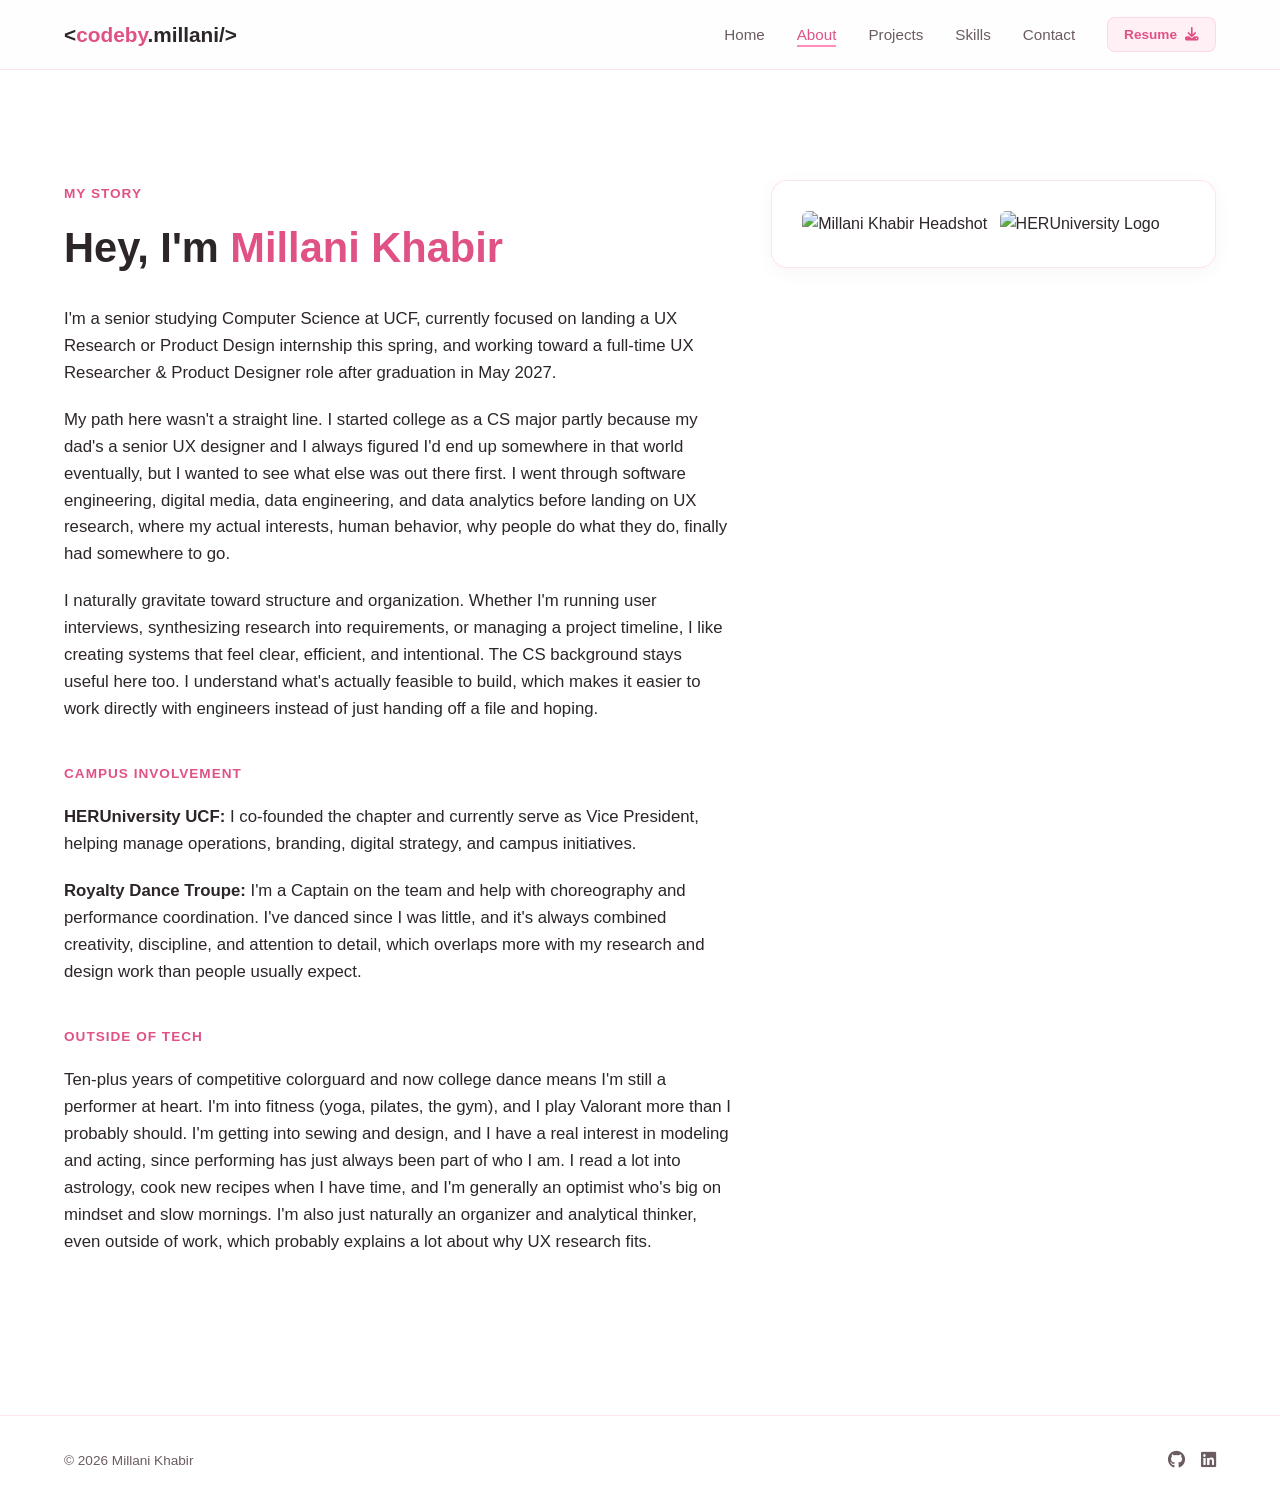
==== about.html @ 1453432c "Update personal information and links" ====
<!DOCTYPE html>
<html lang="en">
<head>
    <meta charset="UTF-8">
    <meta name="viewport" content="width=device-width, initial-scale=1.0">
    <title>About Me | Millani Khabir</title>
    <link rel="stylesheet" href="style.css">
    <link rel="stylesheet" href="https://cdnjs.cloudflare.com/ajax/libs/font-awesome/6.4.0/css/all.min.css">
</head>
<body>

    <nav class="navbar">
        <div class="nav-container">
            <a href="index.html" class="logo">&lt;<span>codeby</span>.millani/&gt;</a>
            <ul class="nav-links">
                <li><a href="index.html" class="nav-link">Home</a></li>
                <li><a href="about.html" class="nav-link">About</a></li>
                <li><a href="projects.html" class="nav-link">Projects</a></li>
                <li><a href="skills.html" class="nav-link">Skills</a></li>
                <li><a href="contact.html" class="nav-link">Contact</a></li>
                <li><a href="assets/resume.pdf" class="btn btn-nav" download="millani_khabir.pdf">Resume <i class="fa-solid fa-download"></i></a></li>
            </ul>
            <div class="hamburger"><i class="fa-solid fa-bars"></i></div>
        </div>
    </nav>

    <main class="container section page-margin animate-fade">
        <div class="about-wrapper">
            
            <div class="about-main-text">
                <span class="section-badge">My Story</span>
                <h1 class="page-title">Hey, I'm <span class="highlight">Millani Khabir</span></h1>
                
                <p>
                    I'm a senior studying Computer Science at UCF, currently focused on landing a UX Research or Product Design internship this spring, and working toward a full-time UX Researcher & Product Designer role after graduation in May 2027.
                </p>
                <p>
                    My path here wasn't a straight line. I started college as a CS major partly because my dad's a senior UX designer and I always figured I'd end up somewhere in that world eventually, but I wanted to see what else was out there first. I went through software engineering, digital media, data engineering, and data analytics before landing on UX research, where my actual interests, human behavior, why people do what they do, finally had somewhere to go.
                </p>
                <p>
                    I naturally gravitate toward structure and organization. Whether I'm running user interviews, synthesizing research into requirements, or managing a project timeline, I like creating systems that feel clear, efficient, and intentional. The CS background stays useful here too. I understand what's actually feasible to build, which makes it easier to work directly with engineers instead of just handing off a file and hoping.
                </p>

                <span class="section-badge" style="margin-top: 20px;">Campus Involvement</span>
                <p style="margin-top: 10px;">
                    <strong>HERUniversity UCF:</strong> I co-founded the chapter and currently serve as Vice President, helping manage operations, branding, digital strategy, and campus initiatives.
                </p>
                <p>
                    <strong>Royalty Dance Troupe:</strong> I'm a Captain on the team and help with choreography and performance coordination. I've danced since I was little, and it's always combined creativity, discipline, and attention to detail, which overlaps more with my research and design work than people usually expect.
                </p>

                <span class="section-badge" style="margin-top: 20px;">Outside of Tech</span>
                <p style="margin-top: 10px;">
                    Ten-plus years of competitive colorguard and now college dance means I'm still a performer at heart. I'm into fitness (yoga, pilates, the gym), and I play Valorant more than I probably should. I'm getting into sewing and design, and I have a real interest in modeling and acting, since performing has just always been part of who I am. I read a lot into astrology, cook new recipes when I have time, and I'm generally an optimist who's big on mindset and slow mornings. I'm also just naturally an organizer and analytical thinker, even outside of work, which probably explains a lot about why UX research fits.
                </p>
            </div>

            <div class="about-sidebar">
                <div class="focus-card">
                    <div style="display: flex; gap: 12px; align-items: center; justify-content: center;">
                        <img src="assets/headshot2.jpg" alt="Millani Khabir Headshot" style="width: 50%; height: auto; border-radius: 6px; object-fit: cover;">
                        <img src="assets/her_uni.jpg" alt="HERUniversity Logo" style="width: 50%; height: auto; border-radius: 6px; object-fit: cover;">
                    </div>
                </div>
            </div>

        </div>
    </main>

    <footer class="footer">
        <div class="container footer-content">
            <p>&copy; 2026 Millani Khabir</p>
            <div class="footer-socials">
                <a href="https://github.com/codebymillani" target="_blank"><i class="fa-brands fa-github"></i></a>
                <a href="https://linkedin.com/in/millanik" target="_blank"><i class="fa-brands fa-linkedin"></i></a>
            </div>
        </div>
    </footer>

    <script src="script.js"></script>
</body>
</html>
---- style.css ----
/* --- Style Configuration Variables --- */
:root {
    --primary-pink: #ff8ebb;
    --primary-hover: #ff6b9e;
    --dark-pink: #e05286;
    --light-pink-bg: #fff0f5;
    --soft-white: #ffffff;
    --text-dark: #2d2629;
    --text-muted: #6b5c62;
    --card-bg: rgba(255, 255, 255, 0.85);
    --border-color: rgba(255, 142, 187, 0.25);
    --font-stack: -apple-system, BlinkMacSystemFont, 'Segoe UI', Roboto, Helvetica, Arial, sans-serif;
    --transition-smooth: all 0.3s cubic-bezier(0.4, 0, 0.2, 1);
}

/* --- Base Formats & Typography --- */
* {
    margin: 0;
    padding: 0;
    box-sizing: border-box;
}

body {
    font-family: var(--font-stack);
    background-color: var(--soft-white);
    color: var(--text-dark);
    line-height: 1.6;
    min-height: 100vh;
    display: flex;
    flex-direction: column;
}

.hero-content {
    text-align: center;
    max-width: 820px;
    width: 100%;
}

.container {
    width: 90%;
    max-width: 1200px;
    margin: 0 auto;
}

.page-margin {
    margin-top: 100px;
    flex: 1;
}

a {
    text-decoration: none;
    color: inherit;
    transition: var(--transition-smooth);
}

/* --- Layout Buttons --- */
.btn {
    display: inline-flex;
    align-items: center;
    gap: 8px;
    padding: 10px 22px;
    border-radius: 30px;
    font-weight: 600;
    font-size: 0.95rem;
    cursor: pointer;
    transition: var(--transition-smooth);
    border: none;
}

.btn-primary {
    background-color: var(--primary-pink);
    color: white;
    box-shadow: 0 4px 15px rgba(0, 0, 0, 0.12);
}

.btn-primary:hover {
    background-color: var(--primary-hover);
    transform: translateY(-2px);
    box-shadow: 0 6px 20px rgba(0, 0, 0, 0.15);
}

.btn-secondary {
    background-color: transparent;
    color: var(--dark-pink);
    border: 2px solid var(--primary-pink);
}

.btn-secondary:hover {
    background-color: var(--light-pink-bg);
    transform: translateY(-2px);
}

/* Nav + filter + card buttons use a tighter radius than hero CTAs,
   so the full pill shape stays reserved for primary actions */
.btn-nav {
    background-color: var(--light-pink-bg);
    color: var(--dark-pink);
    border: 1px solid var(--border-color);
    padding: 6px 16px;
    font-size: 0.85rem;
    border-radius: 8px;
}

.btn-nav:hover {
    background-color: var(--primary-pink);
    color: white;
}

.btn-card {
    background-color: var(--soft-white);
    color: var(--text-dark);
    border: 1px solid var(--border-color);
    padding: 8px 16px;
    font-size: 0.85rem;
    border-radius: 8px;
}

.btn-card:hover {
    border-color: var(--primary-pink);
    color: var(--dark-pink);
    background-color: var(--light-pink-bg);
}

/* --- Responsive Navigation Structure --- */
.navbar {
    position: fixed;
    top: 0;
    left: 0;
    width: 100%;
    height: 70px;
    background-color: rgba(254, 254, 254, 0.8);
    backdrop-filter: blur(12px);
    -webkit-backdrop-filter: blur(12px);
    border-bottom: 1px solid var(--border-color);
    z-index: 1000;
}

.nav-container {
    display: flex;
    justify-content: space-between;
    align-items: center;
    height: 100%;
    width: 90%;
    max-width: 1200px;
    margin: 0 auto;
}

.logo {
    font-size: 1.3rem;
    font-weight: 700;
    color: var(--text-dark);
}

.logo span {
    color: var(--dark-pink);
}

.nav-links {
    display: flex;
    align-items: center;
    gap: 32px;
    list-style: none;
}

.nav-link {
    font-size: 0.95rem;
    font-weight: 500;
    color: var(--text-muted);
    position: relative;
    padding: 4px 0;
}

.nav-link:hover, .nav-link.active-link {
    color: var(--dark-pink);
}

.nav-link::after {
    content: '';
    position: absolute;
    bottom: 0;
    left: 0;
    width: 0;
    height: 2px;
    background-color: var(--primary-pink);
    transition: var(--transition-smooth);
}

.nav-link:hover::after, .nav-link.active-link::after {
    width: 100%;
}

.hamburger {
    display: none;
    font-size: 1.4rem;
    color: var(--text-dark);
    cursor: pointer;
}

/* --- Homepage Layout Components --- */
.hero-section {
    min-height: 90vh;
    display: flex;
    align-items: center;
    padding-top: 80px;
    overflow: hidden;
}

.hero-container {
    display: flex;
    justify-content: center;
}

.hero-content h1 {
    font-size: 3.2rem;
    line-height: 1.15;
    margin-bottom: 10px;
}

.highlight {
    color: var(--dark-pink);
    position: relative;
    display: inline-block;
}

.hero-content h2 {
    font-size: 1.8rem;
    color: var(--text-muted);
    margin-bottom: 20px;
    font-weight: 500;
    min-height: 40px;
}

.hero-subtitle {
    font-size: 1.3rem;
    color: var(--text-muted);
    margin: 0 auto 35px auto;
    max-width: 780px;
    line-height: 1.7;
}

.hero-ctas {
    display: flex;
    gap: 16px;
    justify-content: center;
}

/* --- Hero Graphics Showcase --- */
.hero-visual {
    position: relative;
    display: flex;
    justify-content: center;
    align-items: center;
    padding: 20px 0 40px;
}

.window-card {
    background: var(--card-bg);
    border: 1px solid var(--border-color);
    border-radius: 12px;
    box-shadow: 0 10px 30px rgba(0, 0, 0, 0.08);
    backdrop-filter: blur(8px);
    -webkit-backdrop-filter: blur(8px);
    position: absolute;
    z-index: 2;
    transition: var(--transition-smooth);
}

.window-card:hover {
    transform: translateY(-4px);
    box-shadow: 0 15px 35px rgba(0, 0, 0, 0.1);
}

.window-header {
    display: flex;
    align-items: center;
    gap: 6px;
    padding: 10px 14px;
    border-bottom: 1px solid var(--border-color);
}

.dot {
    width: 10px;
    height: 10px;
    border-radius: 50%;
}

.dot.red { background-color: #ff5f56; }
.dot.yellow { background-color: #ffbd2e; }
.dot.green { background-color: #27c93f; }

.window-title {
    font-size: 0.75rem;
    font-family: monospace;
    color: var(--text-muted);
    margin-left: 10px;
}

.window-body {
    padding: 16px;
    font-family: monospace;
    font-size: 0.8rem;
    color: var(--text-dark);
}

.keyword { color: #d33f77; font-weight: bold; }
.comment { color: #aaa1a4; font-style: italic; }
.string { color: #4ba377; }

/* --- Astral journal hero mockup --- */
.astral-frame {
    position: relative;
    width: 380px;
    max-width: 100%;
    background-color: #2a1f4d;
    border-radius: 18px;
    padding: 22px;
    overflow: hidden;
    z-index: 2;
}

.star {
    position: absolute;
    border-radius: 50%;
    background-color: rgba(255, 255, 255, 0.6);
}

.star-1 { width: 3px; height: 3px; top: 16px; left: 36px; }
.star-2 { width: 2px; height: 2px; top: 40px; left: 80px; opacity: 0.6; }
.star-3 { width: 2px; height: 2px; top: 64px; left: 24px; opacity: 0.5; }
.star-4 { width: 3px; height: 3px; top: 24px; right: 50px; }
.star-5 { width: 2px; height: 2px; bottom: 40px; left: 50px; opacity: 0.5; }
.star-6 { width: 2px; height: 2px; bottom: 60px; right: 70px; opacity: 0.6; }

.astral-frame .window-card {
    position: static;
    box-shadow: none;
}

.journal-body {
    padding: 18px;
}

.journal-greeting-row {
    display: flex;
    align-items: center;
    justify-content: space-between;
    margin-bottom: 16px;
}

.journal-greeting-row h4 {
    font-size: 0.95rem;
    font-weight: 600;
    margin-bottom: 2px;
}

.journal-greeting-row p {
    font-size: 0.75rem;
    color: var(--text-muted);
}

.journal-avatar {
    width: 34px;
    height: 34px;
    border-radius: 50%;
    background-color: #cecbf6;
    display: flex;
    align-items: center;
    justify-content: center;
    font-size: 1rem;
}

.journal-prompt-card {
    background-color: var(--light-pink-bg);
    border-radius: 10px;
    padding: 12px;
    margin-bottom: 12px;
}

.journal-prompt-label {
    font-size: 0.7rem;
    color: var(--text-muted);
    margin-bottom: 6px;
}

.journal-prompt-text {
    font-size: 0.8rem;
    line-height: 1.5;
}

.journal-stats-row {
    display: flex;
    gap: 10px;
    margin-bottom: 12px;
}

.journal-stat-box {
    flex: 1;
    background-color: var(--light-pink-bg);
    border-radius: 10px;
    padding: 10px;
    text-align: center;
}

.journal-stat-label {
    font-size: 0.65rem;
    color: var(--text-muted);
    margin-bottom: 4px;
}

.journal-mood-stars {
    font-size: 0.85rem;
    color: var(--dark-pink);
    letter-spacing: 1px;
}

.journal-energy-bars {
    display: flex;
    gap: 2px;
    justify-content: center;
    align-items: flex-end;
    height: 18px;
}

.journal-energy-bars span {
    width: 4px;
    border-radius: 2px;
    background-color: var(--primary-pink);
}

.journal-energy-bars span.low { background-color: var(--border-color); }

.journal-streak-value {
    font-size: 0.9rem;
    font-weight: 700;
}

.journal-nudge-card {
    background-color: #eeedfe;
    border-radius: 10px;
    padding: 10px;
}

.journal-nudge-label {
    font-size: 0.7rem;
    font-weight: 700;
    color: #3c3489;
    margin-bottom: 2px;
}

.journal-nudge-text {
    font-size: 0.7rem;
    color: #3c3489;
}

/* --- Small code chip accent --- */
.code-chip {
    position: absolute;
    width: 150px;
    bottom: 10px;
    right: 6%;
    z-index: 3;
    background: var(--soft-white);
    border: 1px solid var(--border-color);
    border-radius: 10px;
    overflow: hidden;
    box-shadow: 0 10px 24px rgba(0, 0, 0, 0.1);
}

.code-chip .window-body {
    padding: 8px 10px;
    font-size: 0.68rem;
    line-height: 1.6;
}

.code-chip .window-title {
    font-size: 0.65rem;
}

/* --- Focus Area Core Layout Previews --- */
.section {
    padding: 80px 0;
}

.text-center { text-align: center; }

.section-title {
    font-size: 2.2rem;
    margin-bottom: 45px;
    position: relative;
}

.preview-grid {
    display: grid;
    grid-template-columns: repeat(auto-fit, minmax(280px, 1fr));
    gap: 24px;
}

.preview-card {
    background: var(--card-bg);
    border: 1px solid var(--border-color);
    padding: 35px 25px;
    border-radius: 16px;
    transition: var(--transition-smooth);
}

.preview-card:hover {
    transform: translateY(-6px);
    border-color: var(--primary-pink);
    box-shadow: 0 12px 25px rgba(0, 0, 0, 0.08);
}

.icon-box {
    width: 50px;
    height: 50px;
    background-color: var(--light-pink-bg);
    color: var(--dark-pink);
    display: flex;
    align-items: center;
    justify-content: center;
    border-radius: 12px;
    font-size: 1.4rem;
    margin-bottom: 20px;
}

.preview-card h3 {
    font-size: 1.25rem;
    margin-bottom: 12px;
}

.preview-card p {
    color: var(--text-muted);
    font-size: 0.95rem;
}

/* --- About Structure Components --- */
.section-badge {
    display: inline-block;
    color: var(--dark-pink);
    font-size: 0.85rem;
    font-weight: 700;
    text-transform: uppercase;
    letter-spacing: 1px;
    margin-bottom: 10px;
}

.page-title {
    font-size: 2.6rem;
    margin-bottom: 25px;
}

.section-subtitle {
    color: var(--text-muted);
    max-width: 600px;
    margin: 0 auto 40px auto;
}

.about-wrapper {
    display: grid;
    grid-template-columns: 1.2fr 0.8fr;
    gap: 40px;
    align-items: start;
}

.about-main-text p {
    margin-bottom: 20px;
    font-size: 1.05rem;
    color: var(--text-dark);
}

.focus-card {
    background: var(--card-bg);
    border: 1px solid var(--border-color);
    border-radius: 16px;
    padding: 30px;
    box-shadow: 0 4px 20px rgba(0,0,0,0.04);
}

.focus-card h3 {
    font-size: 1.2rem;
    margin-bottom: 20px;
    display: flex;
    align-items: center;
    gap: 10px;
    color: var(--dark-pink);
}

.focus-list {
    list-style: none;
    display: flex;
    flex-direction: column;
    gap: 16px;
}

.focus-list li {
    display: flex;
    flex-direction: column;
    gap: 4px;
    padding-left: 12px;
    border-left: 2px solid var(--primary-pink);
}

.focus-list strong {
    font-size: 0.95rem;
}

.focus-list span {
    font-size: 0.85rem;
    color: var(--text-muted);
}

/* --- Projects Interactive Layout Section --- */
.filter-wrapper {
    display: flex;
    justify-content: center;
    gap: 12px;
    margin-bottom: 40px;
    flex-wrap: wrap;
}

.filter-btn {
    background-color: transparent;
    border: 1px solid var(--border-color);
    padding: 8px 18px;
    border-radius: 8px;
    font-weight: 500;
    font-size: 0.9rem;
    cursor: pointer;
    color: var(--text-muted);
    transition: var(--transition-smooth);
}

.filter-btn:hover, .filter-btn.active {
    background-color: var(--primary-pink);
    color: white;
    border-color: var(--primary-pink);
}

/* Single Viewport Container */
.projects-grid {
    display: flex;
    overflow-x: auto; /* Enables smooth native horizontal scrolling */
    scroll-snap-type: x mandatory; /* Forces the scroll to snap directly onto the card */
    gap: 32px;
    padding: 20px 10px 30px 10px; /* Extra bottom padding prevents scrollbar overlap */
    max-width: 700px; /* Controls the exact width of your single-card view window */
    margin: 0 auto;
    scrollbar-width: thin; /* Clean, minimal scrollbar for Firefox */
    scrollbar-color: var(--primary-pink) transparent;
}

/* Custom Scrollbar Styles for Chrome/Safari/Edge */
.projects-grid::-webkit-scrollbar {
    height: 6px;
}
.projects-grid::-webkit-scrollbar-track {
    background: transparent;
}
.projects-grid::-webkit-scrollbar-thumb {
    background-color: var(--border-color);
    border-radius: 10px;
    transition: background-color 0.3s;
}
.projects-grid:hover::-webkit-scrollbar-thumb {
    background-color: var(--primary-pink); /* Lights up when browsing */
}

/* Single Card Target Layout */
.project-card {
    flex: 0 0 100%; /* Forces each card to occupy 100% of the container width */
    scroll-snap-align: center; /* Snaps the card perfectly center in the view window */
    background: var(--card-bg);
    border: 1px solid var(--border-color);
    border-radius: 16px;
    padding: 32px; /* Marginally deeper padding since it's the solo focus point */
    display: flex;
    flex-direction: column;
    transition: var(--transition-smooth);
    box-shadow: 0 6px 20px rgba(0, 0, 0, 0.05);
}

.project-card.hide {
    display: none;
}

.project-header {
    margin-bottom: 14px;
}

.proj-category {
    font-size: 0.75rem;
    font-weight: 600;
    color: var(--dark-pink);
    background-color: var(--light-pink-bg);
    padding: 4px 10px;
    border-radius: 12px;
}

.project-card h3 {
    font-size: 1.4rem; /* Boosted slightly since it owns the screen space */
    margin-bottom: 4px;
}
.project-tagline {
    font-size: 1.05rem;
    font-weight: 500;
    color: var(--text-dark);
    margin: 8px 0 16px 0;
    line-height: 1.4;
}

.project-section-title {
    font-size: 0.8rem;
    text-transform: uppercase;
    letter-spacing: 0.05em;
    font-weight: 700;
    color: var(--dark-pink);
    margin-top: 14px;
    margin-bottom: 4px;
}

.project-text {
    font-size: 0.92rem;
    color: var(--text-muted);
    line-height: 1.5;
    margin-bottom: 8px;
}

.project-bullets {
    margin: 6px 0 12px 0;
    padding-left: 18px;
    list-style-type: none;
}

.project-bullets li {
    position: relative;
    font-size: 0.92rem;
    line-height: 1.5;
    margin-bottom: 6px;
    color: var(--text-muted);
}

.project-bullets li::before {
    content: "•";
    color: var(--dark-pink);
    font-weight: bold;
    display: inline-block;
    width: 1em;
    margin-left: -1em;
}

.tech-tags {
    display: flex;
    gap: 8px;
    flex-wrap: wrap;
    margin-top: auto; 
    padding-top: 16px;
}

.tech-tags span {
    font-size: 0.78rem;
    background-color: rgba(0, 0, 0, 0.04);
    color: var(--text-dark);
    padding: 4px 10px;
    border-radius: 20px;
    font-weight: 600;
}

.project-links {
    display: flex;
    flex-wrap: wrap; /* Lets buttons drop to a clean second line if the screen is small */
    gap: 10px;       /* Adds neat spacing between the buttons */
}

/* --- Skills Inventory Section --- */
.skills-grid {
    display: grid;
    grid-template-columns: repeat(auto-fit, minmax(300px, 1fr));
    gap: 24px;
}

.skills-card {
    background: var(--card-bg);
    border: 1px solid var(--border-color);
    border-radius: 16px;
    padding: 24px;
}

.skills-card-header {
    display: flex;
    align-items: center;
    gap: 12px;
    margin-bottom: 18px;
    color: var(--dark-pink);
}

.skills-card-header i {
    font-size: 1.2rem;
}

.skills-card-header h3 {
    font-size: 1.15rem;
    color: var(--text-dark);
}

.pill-container {
    display: flex;
    gap: 8px;
    flex-wrap: wrap;
}

.pill {
    background-color: white;
    border: 1px solid rgba(255, 142, 187, 0.15);
    padding: 6px 14px;
    border-radius: 20px;
    font-size: 0.85rem;
    font-weight: 500;
    transition: var(--transition-smooth);
}

.skills-card:hover .pill {
    border-color: rgba(255, 142, 187, 0.4);
}

/* --- Contact & Request Layout Card --- */
.contact-grid {
    display: grid;
    grid-template-columns: 0.9fr 1.1fr;
    gap: 40px;
    align-items: start;
    max-width: 900px;
    margin: 40px auto 0 auto;
}

.contact-info h3 {
    font-size: 1.4rem;
    margin-bottom: 14px;
}

.contact-info p {
    color: var(--text-muted);
    margin-bottom: 30px;
}

.info-links {
    display: flex;
    flex-direction: column;
    gap: 16px;
}

.info-item {
    display: flex;
    align-items: center;
    gap: 14px;
    padding: 14px;
    background: var(--card-bg);
    border: 1px solid var(--border-color);
    border-radius: 12px;
    font-weight: 500;
    font-size: 0.95rem;
}

.info-item i {
    font-size: 1.2rem;
    color: var(--dark-pink);
    width: 24px;
    text-align: center;
}

.info-item:hover {
    border-color: var(--primary-pink);
    transform: translateX(4px);
}

.contact-form-card {
    background: var(--card-bg);
    border: 1px solid var(--border-color);
    padding: 30px;
    border-radius: 16px;
    box-shadow: 0 4px 20px rgba(0,0,0,0.04);
}

.form-group {
    display: flex;
    flex-direction: column;
    gap: 6px;
    margin-bottom: 18px;
}

.form-group label {
    font-size: 0.85rem;
    font-weight: 600;
    color: var(--text-dark);
}

.form-group input, .form-group textarea {
    font-family: var(--font-stack);
    padding: 12px;
    border: 1px solid var(--border-color);
    background-color: rgba(255,255,255,0.6);
    border-radius: 8px;
    outline: none;
    font-size: 0.95rem;
    transition: var(--transition-smooth);
}

.form-group input:focus, .form-group textarea:focus {
    border-color: var(--primary-pink);
    background-color: white;
    box-shadow: 0 0 0 3px rgba(255, 142, 187, 0.15);
}

.full-width {
    width: 100%;
    justify-content: center;
}

/* --- Universal Static Footer --- */
.footer {
    border-top: 1px solid var(--border-color);
    padding: 30px 0;
    background-color: rgba(255, 255, 255, 0.4);
    margin-top: 60px;
}

.footer-content {
    display: flex;
    justify-content: space-between;
    align-items: center;
    flex-wrap: wrap;
    gap: 16px;
    font-size: 0.85rem;
    color: var(--text-muted);
}

.footer-socials {
    display: flex;
    gap: 16px;
    font-size: 1.1rem;
}

/* --- Reveal Mechanics Animations --- */
.scroll-reveal {
    opacity: 0;
    transform: translateY(20px);
    transition: opacity 0.6s ease-out, transform 0.6s ease-out;
}

.scroll-reveal.visible {
    opacity: 1;
    transform: translateY(0);
}

.animate-fade {
    animation: fadeIn 0.5s ease-in-out forwards;
}

@keyframes fadeIn {
    from { opacity: 0; transform: translateY(10px); }
    to { opacity: 1; transform: translateY(0); }
}

/* --- Responsive Layout Breakers --- */
@media (max-width: 992px) {
    .hero-container {
        padding-bottom: 40px;
    }
    .hero-content h1 { font-size: 2.8rem; }
    .about-wrapper, .contact-grid { grid-template-columns: 1fr; }
}

@media (max-width: 768px) {
    .hamburger { display: block; }
    .nav-links {
        position: absolute;
        top: 70px;
        left: -100%;
        width: 100%;
        height: calc(100vh - 70px);
        background-color: rgba(254, 254, 254, 0.98);
        flex-direction: column;
        padding: 40px 0;
        gap: 24px;
        transition: left 0.4s ease;
        border-bottom: 1px solid var(--border-color);
    }
    .nav-links.active { left: 0; }
    .btn-nav { padding: 10px 24px; font-size: 1rem; }
    .section { padding: 50px 0; }

    /* For mobile layout, slightly slim down the single card padding to match standard phone screens */
    .project-card {
        padding: 20px;
    }
}
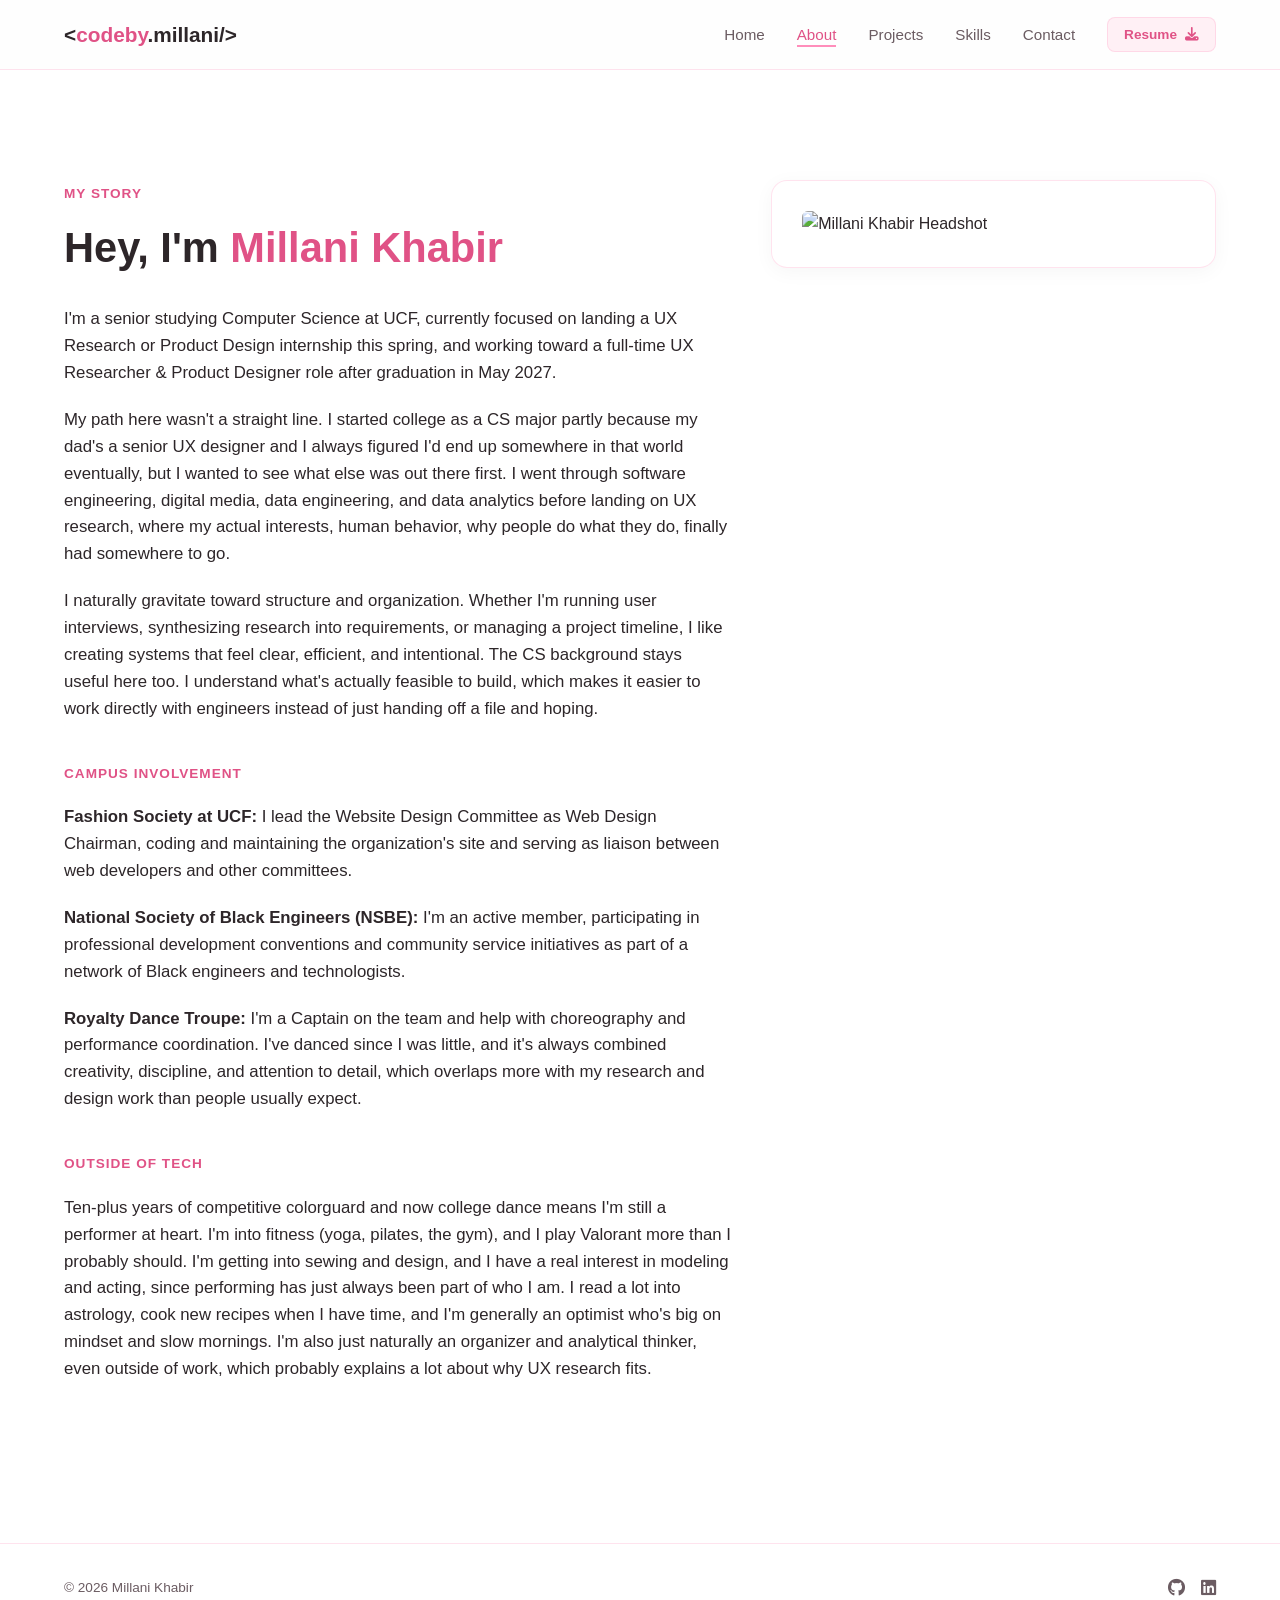
==== commit cdc14a4c: "Revise campus involvement section" ====
--- a/about.html
+++ b/about.html
@@ -43,7 +43,10 @@
 
                 <span class="section-badge" style="margin-top: 20px;">Campus Involvement</span>
                 <p style="margin-top: 10px;">
-                    <strong>HERUniversity UCF:</strong> I co-founded the chapter and currently serve as Vice President, helping manage operations, branding, digital strategy, and campus initiatives.
+                    <strong>Fashion Society at UCF:</strong> I lead the Website Design Committee as Web Design Chairman, coding and maintaining the organization's site and serving as liaison between web developers and other committees.
+                </p>
+                <p>
+                    <strong>National Society of Black Engineers (NSBE):</strong> I'm an active member, participating in professional development conventions and community service initiatives as part of a network of Black engineers and technologists.
                 </p>
                 <p>
                     <strong>Royalty Dance Troupe:</strong> I'm a Captain on the team and help with choreography and performance coordination. I've danced since I was little, and it's always combined creativity, discipline, and attention to detail, which overlaps more with my research and design work than people usually expect.
@@ -57,10 +60,7 @@
 
             <div class="about-sidebar">
                 <div class="focus-card">
-                    <div style="display: flex; gap: 12px; align-items: center; justify-content: center;">
-                        <img src="assets/headshot2.jpg" alt="Millani Khabir Headshot" style="width: 50%; height: auto; border-radius: 6px; object-fit: cover;">
-                        <img src="assets/her_uni.jpg" alt="HERUniversity Logo" style="width: 50%; height: auto; border-radius: 6px; object-fit: cover;">
-                    </div>
+                    <img src="assets/headshot2.jpg" alt="Millani Khabir Headshot" style="width: 100%; height: auto; border-radius: 6px; object-fit: cover;">
                 </div>
             </div>
 
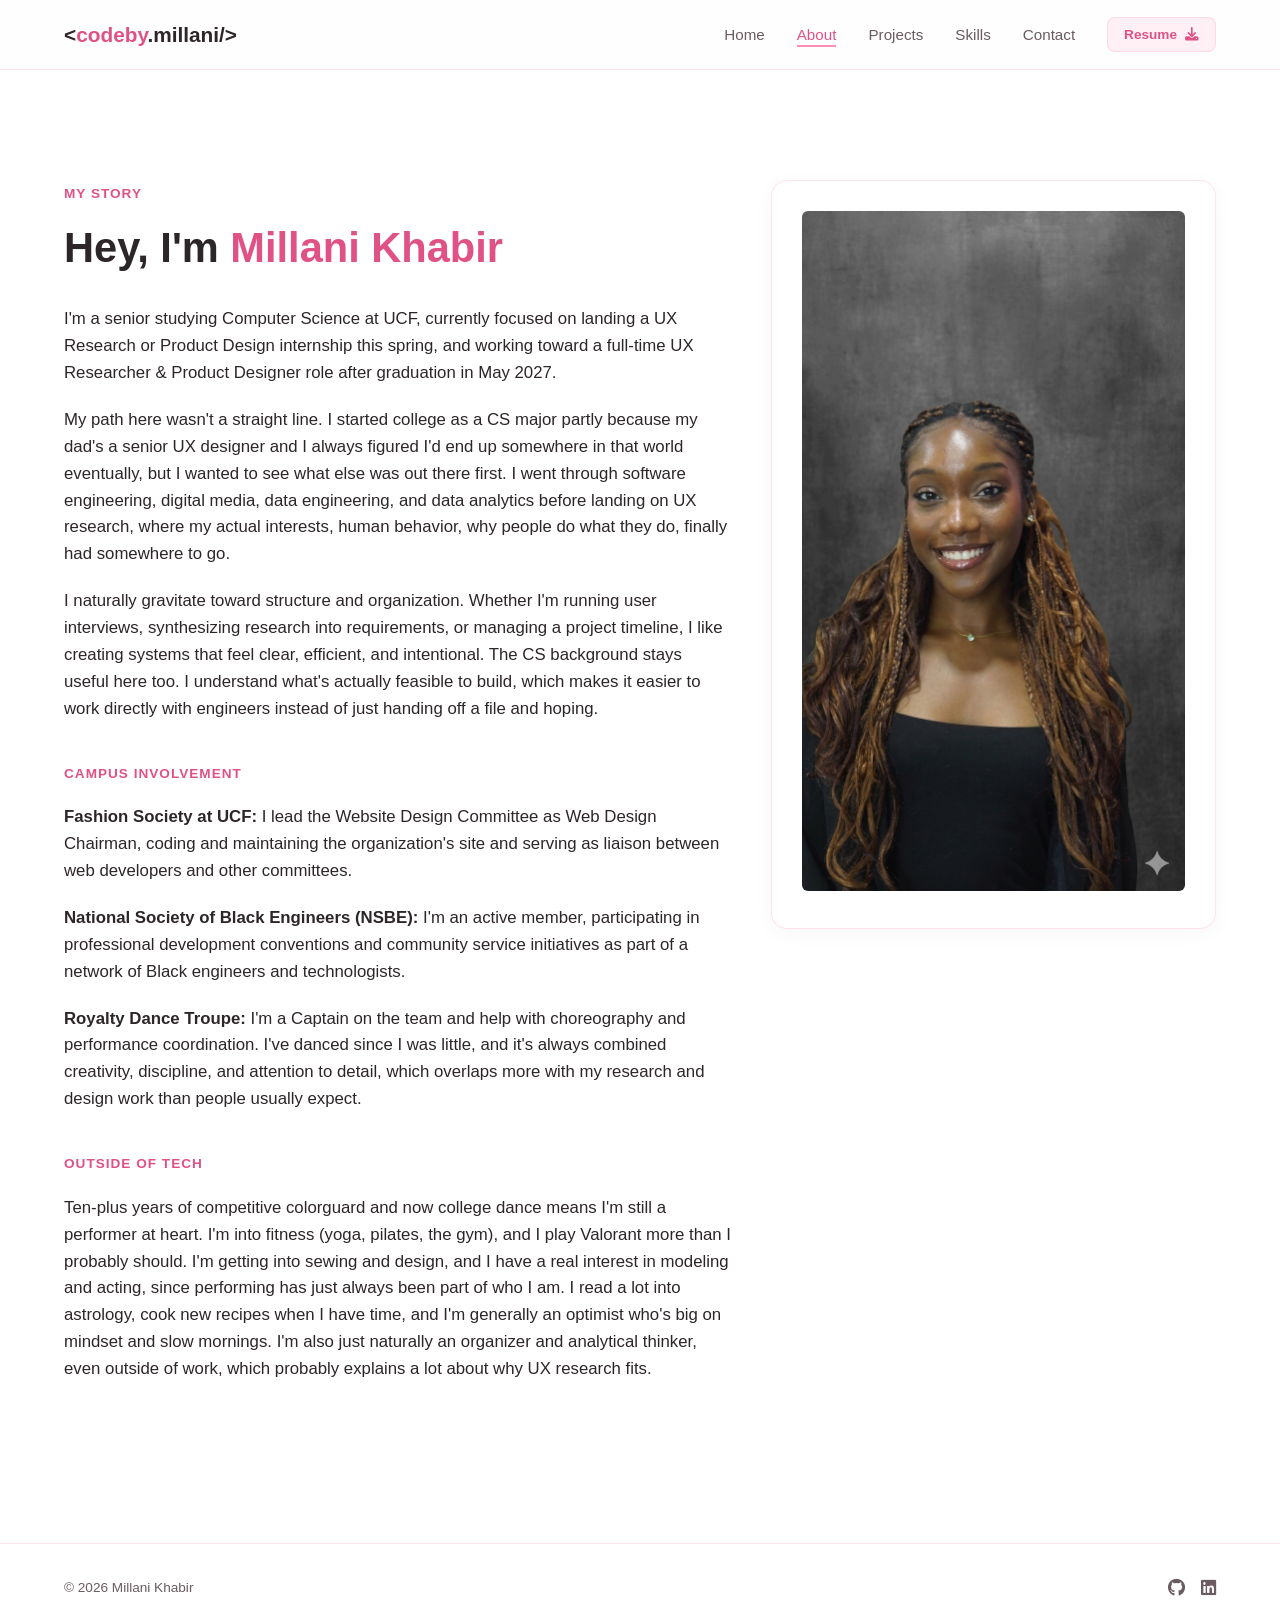
==== commit 62a93616: "Update headshot image source in about.html" ====
--- a/about.html
+++ b/about.html
@@ -60,7 +60,7 @@
 
             <div class="about-sidebar">
                 <div class="focus-card">
-                    <img src="assets/headshot2.jpg" alt="Millani Khabir Headshot" style="width: 100%; height: auto; border-radius: 6px; object-fit: cover;">
+                    <img src="assets/Headshot.PNG" alt="Millani Khabir Headshot" style="width: 100%; height: auto; border-radius: 6px; object-fit: cover;">
                 </div>
             </div>
 
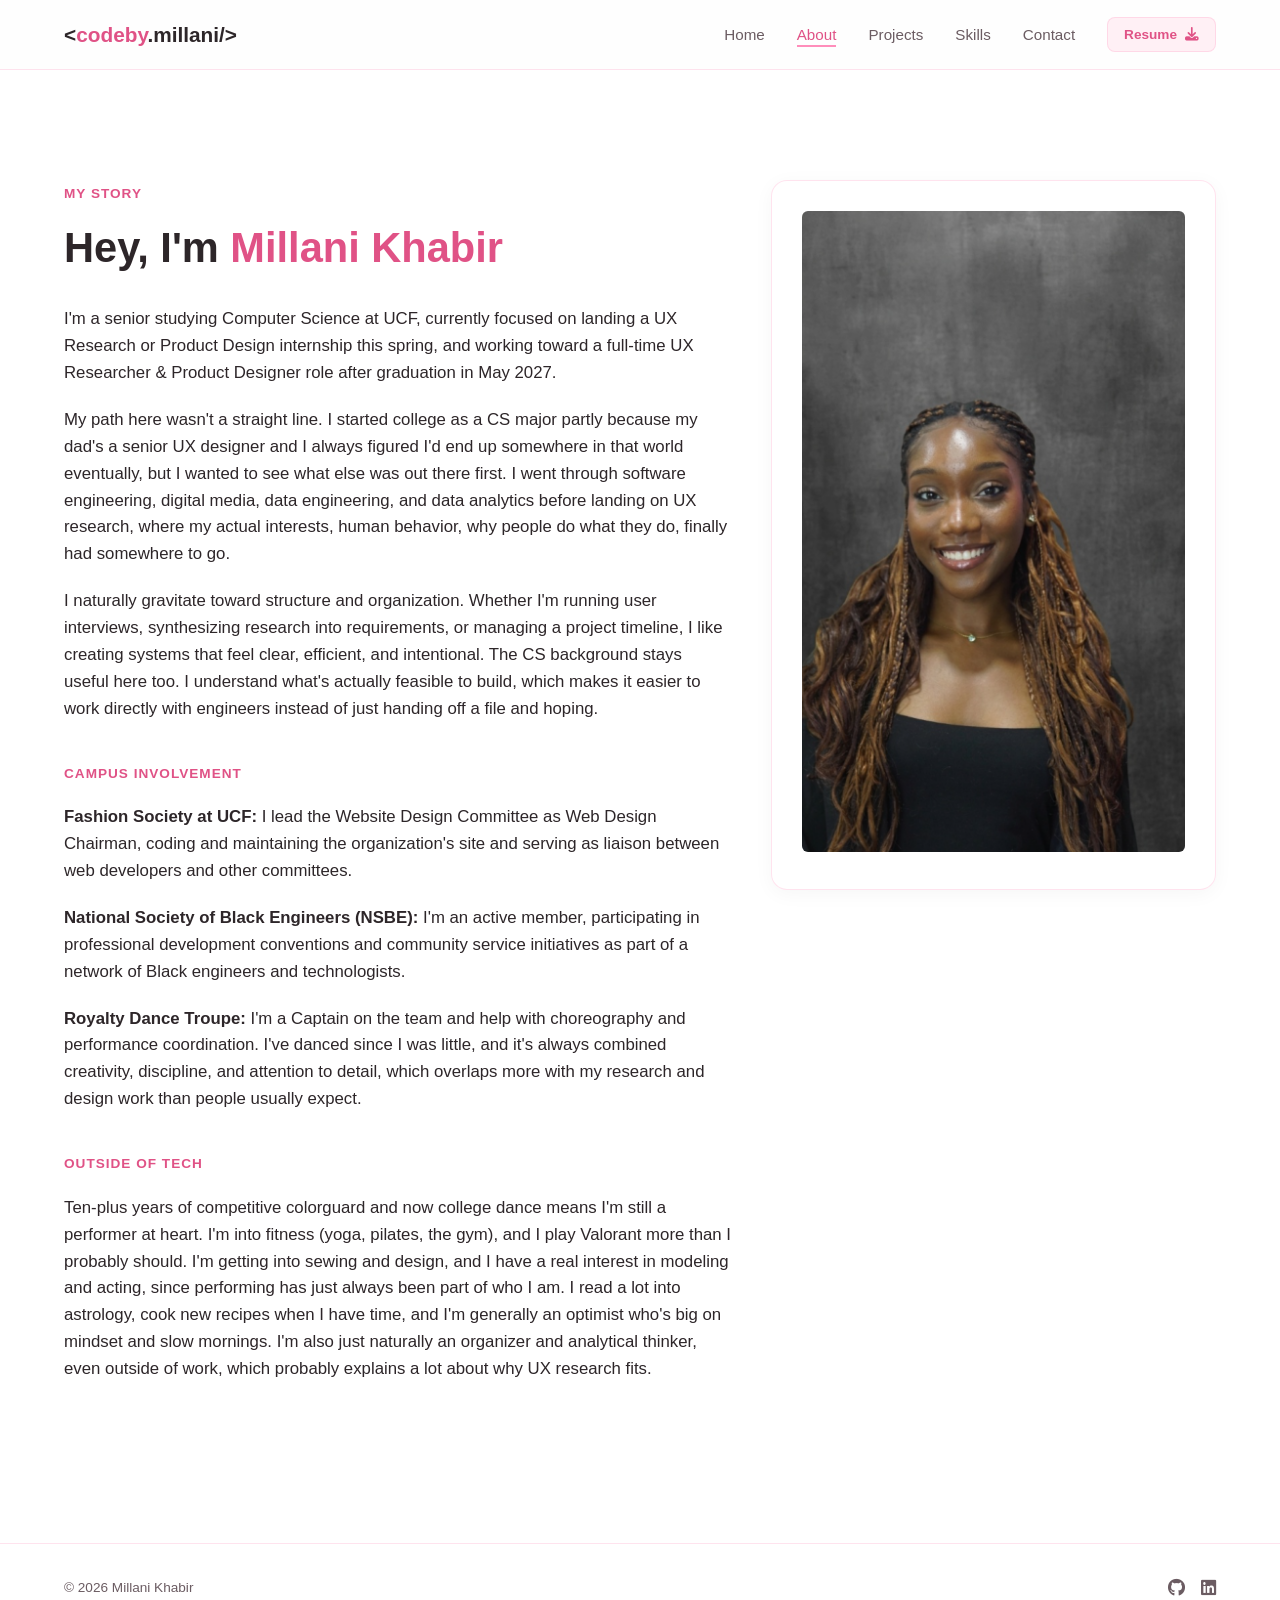
==== commit e905a218: "Fix image source case sensitivity in about.html" ====
--- a/about.html
+++ b/about.html
@@ -60,7 +60,7 @@
 
             <div class="about-sidebar">
                 <div class="focus-card">
-                    <img src="assets/Headshot.PNG" alt="Millani Khabir Headshot" style="width: 100%; height: auto; border-radius: 6px; object-fit: cover;">
+                    <img src="assets/headshot.PNG" alt="Millani Khabir Headshot" style="width: 100%; height: auto; border-radius: 6px; object-fit: cover;">
                 </div>
             </div>
 
--- a/style.css
+++ b/style.css
@@ -674,6 +674,8 @@
     padding: 32px; /* Marginally deeper padding since it's the solo focus point */
     display: flex;
     flex-direction: column;
+    min-width: 0;
+    overflow-x: hidden;
     transition: var(--transition-smooth);
     box-shadow: 0 6px 20px rgba(0, 0, 0, 0.05);
 }
@@ -745,6 +747,33 @@
     display: inline-block;
     width: 1em;
     margin-left: -1em;
+}
+
+.project-visuals {
+    display: grid;
+    grid-template-columns: repeat(auto-fit, minmax(220px, 1fr));
+    gap: 14px;
+    margin: 14px 0;
+}
+
+.visual-thumb {
+    min-width: 0;
+}
+
+.visual-thumb img {
+    width: 100%;
+    max-width: 100%;
+    height: auto;
+    display: block;
+    border-radius: 10px;
+    border: 1px solid var(--border-color);
+}
+
+.visual-caption {
+    font-size: 0.78rem;
+    color: var(--text-muted);
+    margin-top: 6px;
+    line-height: 1.4;
 }
 
 .tech-tags {
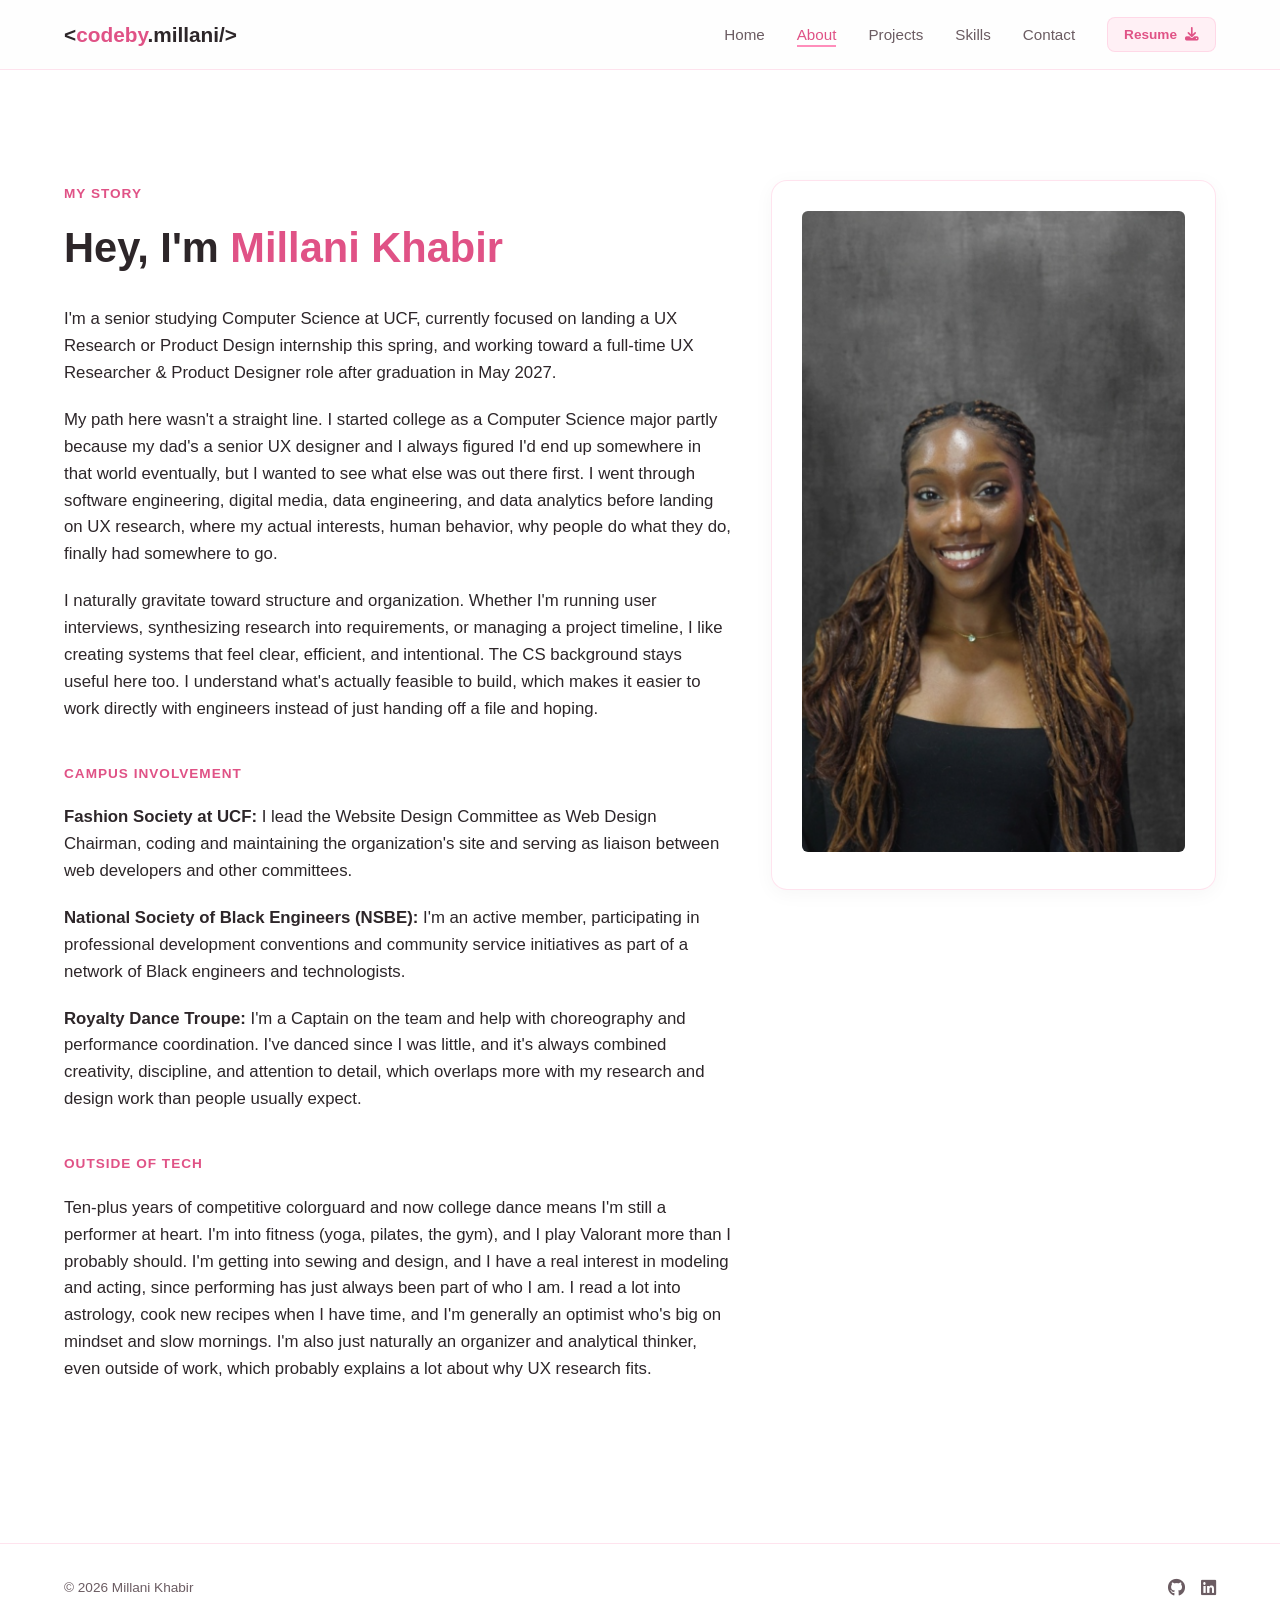
==== commit 7b01da07: "Corrected 'CS major' to 'Computer Science major'" ====
--- a/about.html
+++ b/about.html
@@ -35,7 +35,7 @@
                     I'm a senior studying Computer Science at UCF, currently focused on landing a UX Research or Product Design internship this spring, and working toward a full-time UX Researcher & Product Designer role after graduation in May 2027.
                 </p>
                 <p>
-                    My path here wasn't a straight line. I started college as a CS major partly because my dad's a senior UX designer and I always figured I'd end up somewhere in that world eventually, but I wanted to see what else was out there first. I went through software engineering, digital media, data engineering, and data analytics before landing on UX research, where my actual interests, human behavior, why people do what they do, finally had somewhere to go.
+                    My path here wasn't a straight line. I started college as a Computer Science major partly because my dad's a senior UX designer and I always figured I'd end up somewhere in that world eventually, but I wanted to see what else was out there first. I went through software engineering, digital media, data engineering, and data analytics before landing on UX research, where my actual interests, human behavior, why people do what they do, finally had somewhere to go.
                 </p>
                 <p>
                     I naturally gravitate toward structure and organization. Whether I'm running user interviews, synthesizing research into requirements, or managing a project timeline, I like creating systems that feel clear, efficient, and intentional. The CS background stays useful here too. I understand what's actually feasible to build, which makes it easier to work directly with engineers instead of just handing off a file and hoping.
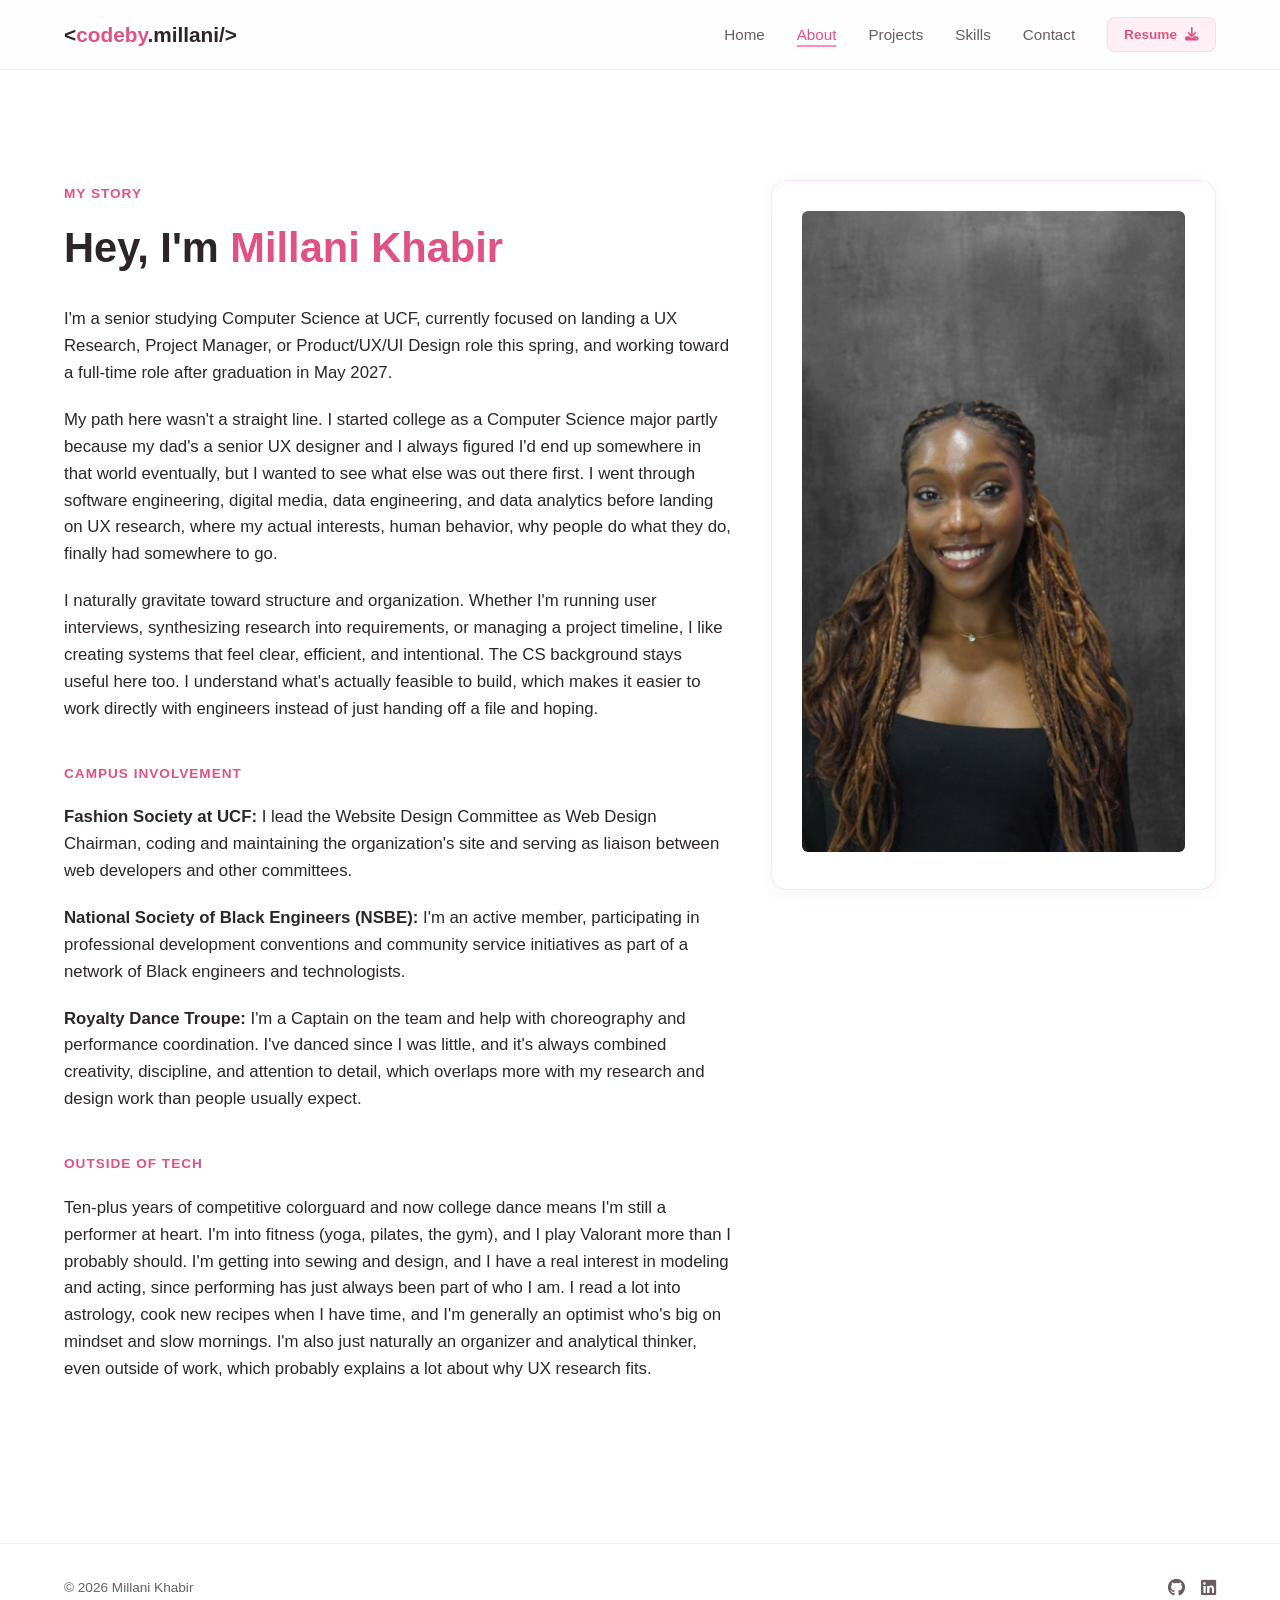
==== commit 15836fbc: "Revise internship and career goals in about.html Updated career focus in personal introduction." ====
--- a/about.html
+++ b/about.html
@@ -32,7 +32,7 @@
                 <h1 class="page-title">Hey, I'm <span class="highlight">Millani Khabir</span></h1>
                 
                 <p>
-                    I'm a senior studying Computer Science at UCF, currently focused on landing a UX Research or Product Design internship this spring, and working toward a full-time UX Researcher & Product Designer role after graduation in May 2027.
+                    I'm a senior studying Computer Science at UCF, currently focused on landing a UX Research, Project Manager, or Product/UX/UI Design role this spring, and working toward a full-time role after graduation in May 2027.
                 </p>
                 <p>
                     My path here wasn't a straight line. I started college as a Computer Science major partly because my dad's a senior UX designer and I always figured I'd end up somewhere in that world eventually, but I wanted to see what else was out there first. I went through software engineering, digital media, data engineering, and data analytics before landing on UX research, where my actual interests, human behavior, why people do what they do, finally had somewhere to go.
